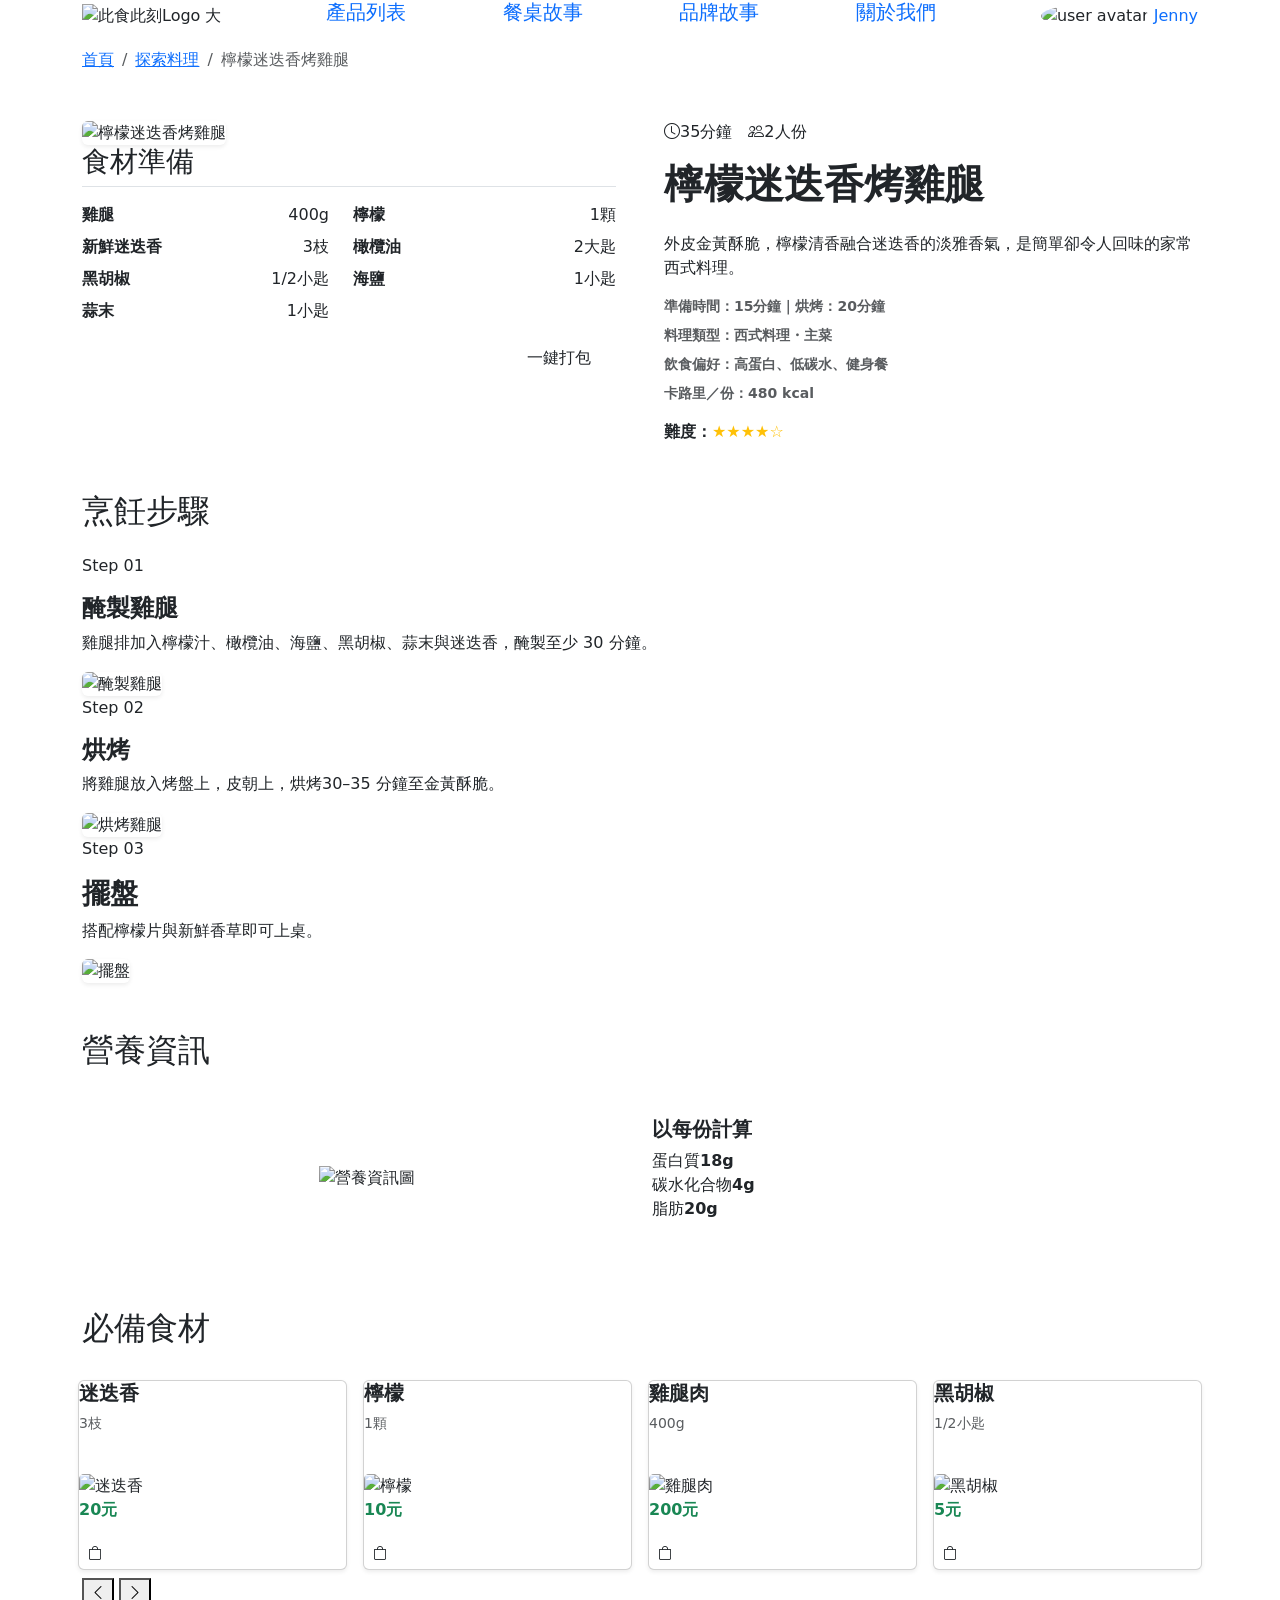
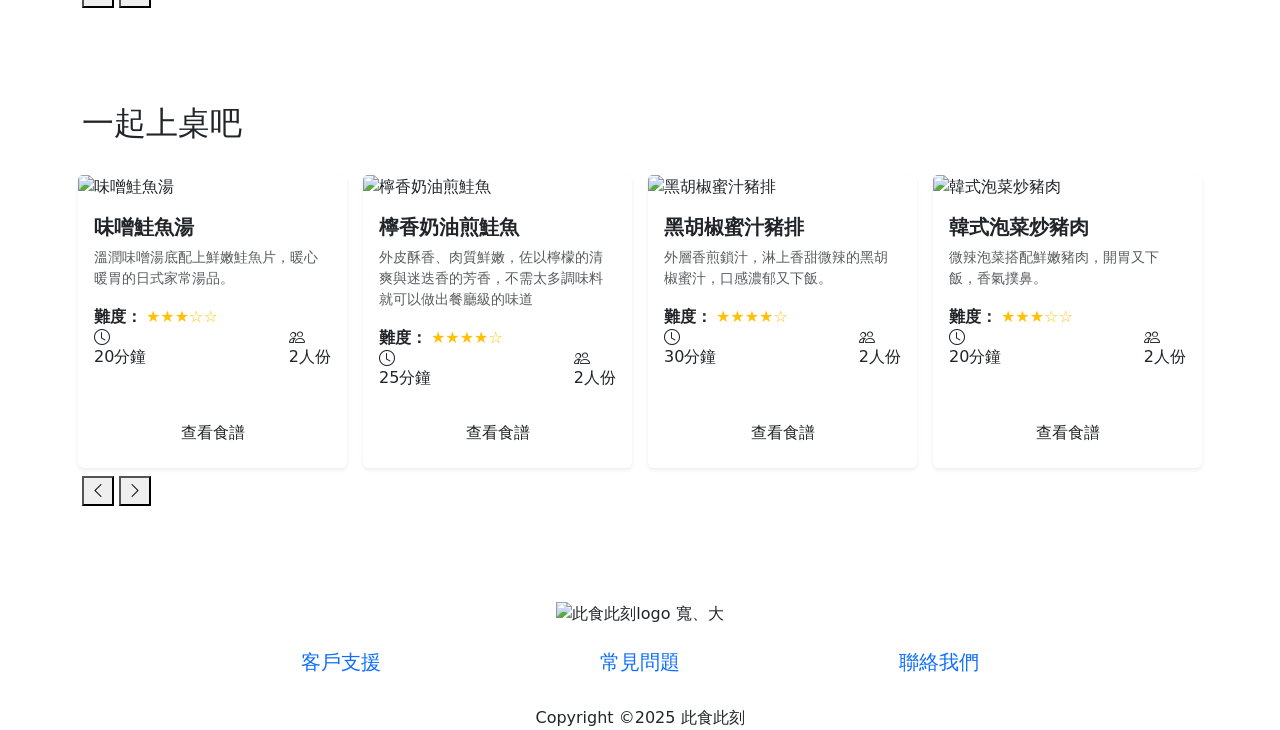
==== recipes.html @ dd4c8bea "Updates" ====
<!DOCTYPE html>
<html lang="en">

<head>
  <meta charset="UTF-8" />
  <meta name="viewport" content="width=device-width, initial-scale=1.0" />
  <link rel="icon" type="image/x-icon" href="/CookingMoment/favicon.ico" />
  <link href="https://cdn.jsdelivr.net/npm/bootstrap@5.3.3/dist/css/bootstrap.min.css" rel="stylesheet" />
  <link href="https://cdn.jsdelivr.net/npm/bootstrap-icons@1.11.3/font/bootstrap-icons.css" rel="stylesheet" />

  <title>Document</title>
  <script type="module" crossorigin src="/CookingMoment/assets/main-DMOTXLuE.js"></script>
  <link rel="stylesheet" crossorigin href="/CookingMoment/assets/main-Cwhdrubh.css">
</head>

<body>
  <!-- 1.引入 header -->
  <div class="header fixed-top">
  <div class="container position-relative">
    <div class="d-flex w-100 align-items-center justify-content-between">
      <!-- 左方logo -->
      <div>
        <a class="py-6 d-block d-md-none" href="#">
          <img src="/CookingMoment/assets/logo_small-dqC3dKT1.png" alt="此食此刻Logo 小" />
        </a>
        <a class="navbar-brand py-md-0 d-none d-md-block" href="#">
          <img src="/CookingMoment/assets/logo_big-CjHlcHsX.png" alt="此食此刻Logo 大" />
        </a>
      </div>

      <!-- 中間自適應的div -->
      <div class="flex-grow-1 mx-2 d-none d-md-block">
        <div class="">
          <ul
            class="list-unstyled d-flex justify-content-evenly h5 text-primary"
          >
            <li>
              <a class="text-decoration-none" href="#product_list">產品列表</a>
            </li>
            <li>
              <a class="text-decoration-none" href="#table_story">餐桌故事</a>
            </li>
            <li>品牌故事</li>
            <li>
              <a class="text-decoration-none" href="#about_us">關於我們</a>
            </li>
          </ul>
        </div>
      </div>

      <!-- 右側 購物車、人像、menu漢堡按鈕 -->
      <div class="d-flex align-items-center">
        <!-- 購物車 -->
        <div class="position-relative pt-3">
          <span class="icon-cart mx-7 pt-5 z-2"></span>
          <span
            class="position-absolute bg-Accent text-white cart-tag rounded-pill py-1 px-2"
            id="header-order-qty"
          >
            2
          </span>
        </div>

        <!-- 人像 & user alias-->
        <div
          class="mx-7 flex-row"
          id="header-login-status"
          data-logined="true"
          data-bs-target="#userOffCanvas"
          aria-controls="offcanvasNavbar"
          aria-label="Toggle navigation"
        >
          <div id="header-avatar" class="d-block">
            <img
              src="/CookingMoment/assets/avatar-1-cp2HwrEX.png"
              class="avatar rounded-circle"
              alt="user avatar"
            />
            <span class="fs-7 text-primary">Jenny</span>
          </div>
          <a
            href="#"
            class="Body2 text-secondary text-decoration-none d-none"
            id="header-toLogin"
            >會員登入</a
          >
        </div>

        <!-- menu 小版之下拉 功能清單 -->
        <div class="mx-7 d-block d-md-none">
          <button
            class="border-0"
            type="button"
            id="header-menu-btn"
            data-bs-toggle="dropdown"
          >
            <span class="icon-menu"></span>
          </button>
          <ul class="dropdown-menu dropdown-menu-end" id="header-menu-list">
            <li class="dropdown-item h5 text-primary" href="">
              <a class="text-decoration-none" href="#product_list">產品列表</a>
            </li>
            <li class="dropdown-item h5 text-primary" href="">
              <a class="text-decoration-none" href="#table_story">餐桌故事</a>
            </li>
            <li class="dropdown-item h5 text-primary" href="">品牌故事</li>
            <li class="dropdown-item h5 text-primary" href="">
              <a class="text-decoration-none" href="#about_us">關於我們</a>
            </li>
          </ul>
        </div>
      </div>
    </div>
  </div>
</div>

<!-- user profile  offcanvas  -->
<div
  class="offcanvas offcanvas-end"
  tabindex="-1"
  id="header-userOffCanvas"
  aria-labelledby="offcanvasNavbarLabel"
>
  <div class="p-10 d-flex justify-content-end">
    <button
      type="button"
      id="header-close-usercanvas"
      class="btn-close p-5 fs-8"
      data-bs-dismiss="offcanvas"
      aria-label="Close"
    ></button>
  </div>
  <div class="offcanvas-body p-7">
    <div class="d-flex mb-5">
      <img
        src="/CookingMoment/assets/avatar-1-cp2HwrEX.png"
        alt="user picture"
        class="d-block my-2 me-2 avatar border-1"
      />
      <div class="mb-10">
        <p class="fs-7 text-primary fw-bolder m-0">Jessica</p>
        <p class="fs-7 text-secondary">jenny@gamil.com</p>
      </div>
    </div>
    <div class="h5 text-primary">
      <div class="py-4">
        <span class="material-symbols-outlined align-bottom"> article </span>
        <span class="">訂單管理</span>
      </div>
      <div class="py-4">
        <span class="material-symbols-outlined align-bottom"> favorite </span>
        <span class="">我的收藏</span>
      </div>
      <div class="py-4">
        <span class="material-icons-outlined align-bottom"> settings </span>
        <span class="">帳號設定</span>
      </div>
    </div>
  </div>
  <div class="offcanvas-footer p-7">
    <div class="h5 py-4 text-primary">
      <a href="" class="text-decoration-none" id="user-logout">
        <span class="material-symbols-outlined"> logout </span>
        <spanfs-8>登出</spanfs-8>
      </a>
    </div>
  </div>
</div>

    <!-- 4. 記得包在 heading_top_offset -->
    <div class="heading_top_offset">
      <!-- 這裡撰寫 -->
      <main class="container cm-recipe-page py-5 mb-5">
        <!--Breadcrumb 導覽列-->
        <nav aria-label="breadcrumb" class="cm-breadcrumb mb-5">
          <ol class="breadcrumb">
            <li class="breadcrumb-item"><a href="../index.html">首頁</a></li>
            <li class="breadcrumb-item"><a href="../pages/recipes.html">探索料理</a></li>
            <li class="breadcrumb-item active" aria-current="page">檸檬迷迭香烤雞腿</li>
          </ol>
        </nav>
        <!--食譜標題與主圖-->
        <section class="cm-recipe-hero position-relative">
          <div class="cm-recipe-hero-bg"></div>
          <div class="row gx-lg-5 align-items-start">
            <!--左側主圖與食材卡-->
            <div class="col-lg-6 position-relative">
              <div class="cm-hero-img ">
                <img src="/CookingMoment/assets/chicken1-D4xXrs5G.png" alt="檸檬迷迭香烤雞腿" class="img-fluid rounded shadow-sm " />
              </div>
              <!--食材卡-->
              <div class="cm-ingredients-box">
                <div class="cm-ingredients-inner bg-white">
                  <h3 class="cm-section-title border-bottom pb-2 mb-3">食材準備</h3>
                  <div class="row g-2 cm-ingredients-list">
                    <div class="col-6 d-flex justify-content-between"><span class="fw-bold">雞腿</span><span
                        class="me-3">400g</span>
                    </div>
                    <div class="col-6 d-flex justify-content-between"><span class="fw-bold">檸檬</span><span>1顆</span>
                    </div>
                    <div class="col-6 d-flex justify-content-between"><span class="fw-bold">新鮮迷迭香</span><span
                        class="me-3">3枝</span>
                    </div>
                    <div class="col-6 d-flex justify-content-between"><span class="fw-bold">橄欖油</span><span>2大匙</span>
                    </div>
                    <div class="col-6 d-flex justify-content-between"><span class="fw-bold">黑胡椒</span><span
                        class="me-3">1/2小匙</span>
                    </div>
                    <div class="col-6 d-flex justify-content-between"><span class="fw-bold">海鹽</span><span>1小匙</span>
                    </div>
                    <div class="col-6 d-flex justify-content-between"><span class="fw-bold">蒜末</span><span
                        class="me-3">1小匙</span>
                    </div>
                  </div>
                  <div class="text-end mt-3">
                    <button class="btn cm-btn-accent px-4">一鍵打包</button>
                  </div>
                </div>
              </div>
            </div>
            <!--右側食譜資訊-->
            <div class="col-lg-6">
              <div class="d-flex gap-3 mb-3">
                <span class="cm-tag"><i class="bi bi-clock"></i>35分鐘</span>
                <span class="cm-tag"><i class="bi bi-people"></i>2人份</span>
              </div>
              <h1 class="fw-bold mb-4">檸檬迷迭香烤雞腿</h1>
              <p class="mb-20 cm-p">外皮金黃酥脆，檸檬清香融合迷迭香的淡雅香氣，是簡單卻令人回味的家常西式料理。</p>
              <ul class="list-unstyled small text-muted mb-3">
                <li class="fw-bold mb-2">準備時間：15分鐘｜烘烤：20分鐘</li>
                <li class="fw-bold mb-2">料理類型：西式料理・主菜</li>
                <li class="fw-bold mb-2">飲食偏好：高蛋白、低碳水、健身餐</li>
                <li class="fw-bold mb-2">卡路里／份：480 kcal</li>
              </ul>
              <div class="cm-rating">
                <span class="fw-bold">難度：</span><span class="text-warning">★★★★☆</span>
              </div>
            </div>
          </div>
        </section>
        <!--烹飪步驟-->
        <section class="cm-steps mt-5">
          <h2 class="cm-section-title mb-4">烹飪步驟</h2>
          <div class="cm-step-card">
            <div class="cm-step-text">
              <div class="cm-step-header mb-3">
                <span class="cm-step-label">Step</span>
                <span class="cm-step-number-outline">01</span>
              </div>
              <h4 class="fw-bold">醃製雞腿</h4>
              <p>雞腿排加入檸檬汁、橄欖油、海鹽、黑胡椒、蒜末與迷迭香，醃製至少 30 分鐘。</p>
            </div>
            <img src="/CookingMoment/assets/chicken2-D18qksVQ.png" class="rounded shadow-sm" alt="醃製雞腿">
          </div>
          <!--Step02-->
          <div class="cm-step-card">
            <div class="cm-step-text">
              <div class="cm-step-header mb-3">
                <span class="cm-step-label">Step</span>
                <span class="cm-step-number-outline">02</span>
              </div>
              <h4 class="fw-bold">烘烤</h4>
              <p>將雞腿放入烤盤上，皮朝上，烘烤30–35 分鐘至金黃酥脆。</p>
            </div>
            <img src="/CookingMoment/assets/chicken3-8pTEzNbW.png" class="rounded shadow-sm" alt="烘烤雞腿">
          </div>
          <!--Step03-->
          <div class="cm-step-card">
            <div class="cm-step-text">
              <div class="cm-step-header mb-3">
                <span class="cm-step-label">Step</span>
                <span class="cm-step-number-outline">03</span>
              </div>
              <h3 class="fw-bold">擺盤</h3>
              <p>搭配檸檬片與新鮮香草即可上桌。</p>
            </div>
            <img src="/CookingMoment/assets/chicken4-Ywue4N_y.png" class="rounded shadow-sm" alt="擺盤">
          </div>
        </section>
        <!--營養資訊-->
        <section class="cm-nutrition mt-5">
          <h2 class="cm-section-title mb-4">營養資訊</h2>
          <div class="row align-items-center gy-4 cm-nutrition-card p-4">
            <div class="col-md-6 text-center">
              <img src="/CookingMoment/assets/nutrition-chart-B5NNw9ql.png" alt="營養資訊圖" class="img-fluid cm-nutrition-img">
            </div>
            <div class="col-md-6">
              <h5 class="fw-bold cm-nutrition-subtitle">以每份計算</h5>
              <ul class="list-unstyled cm-nutrition-list">
                <li><span class="dot protein"></span>蛋白質<strong>18g</strong></li>
                <li><span class="dot carb"></span>碳水化合物<strong>4g</strong></li>
                <li><span class="dot fat"></span>脂肪<strong>20g</strong></li>
              </ul>
            </div>
          </div>
        </section>
        <!--必備食材-->
        <section class="cm-ingredients-carousel py-5 position-relative">
          <h2 class="cm-section-title mb-4">必備食材</h2>
          <div class="row flex-nowrap overflow-auto cm-carousel">
            <!--單一食物卡片-->
            <div class="col-10 col-sm-6 col-md-3 cm-card p-2">
              <div class="card shadow-sm border-1 h-100">
                <div class="cm-card-header">
                  <h5 class="fw-bold mb-2">迷迭香</h5>
                  <p class="small text-muted mt-1">3枝</p>
                  <span class="badge rounded-pill cm-tag-outline">辛香料</span>
                </div>
                <div class="cm-card-img-wrapper">
                  <img src="/CookingMoment/assets/rosemary-C9PGG9lt.png" class="card-img-top" alt="迷迭香" />
                </div>
                <div class="cm-card-footer">
                  <p class="fw-bold text-success">20元</p>
                  <button class="btn cm-btn-accent btn-sm"><i class="bi bi-bag"></i></button>
                </div>
              </div>
            </div>
            <!--檸檬卡片-->
            <div class="col-10 col-sm-6 col-md-3 cm-card p-2">
              <div class="card shadow-sm border-1 h-100">
                <div class="cm-card-header">
                  <h5 class="fw-bold mb-2">檸檬</h5>
                  <p class="small text-muted mt-1">1顆</p>
                  <span class="badge rounded-pill cm-tag-outline">蔬果</span>
                </div>
                <div class="cm-card-img-wrapper">
                  <img src="/CookingMoment/assets/lemon-DwpFYOO-.jpg" class="card-img-top" alt="檸檬" />
                </div>
                <div class="cm-card-footer">
                  <p class="fw-bold text-success">10元</p>
                  <button class="btn cm-btn-accent btn-sm"><i class="bi bi-bag"></i></button>
                </div>
              </div>
            </div>
            <!--雞腿卡片-->
            <div class="col-10 col-sm-6 col-md-3 cm-card p-2">
              <div class="card shadow-sm border-1 h-100">
                <div class="cm-card-header">
                  <h5 class="fw-bold mb-2">雞腿肉</h5>
                  <p class="small text-muted mt-1">400g</p>
                  <span class="badge rounded-pill cm-tag-outline">肉類</span>
                </div>
                <div class="cm-card-img-wrapper">
                  <img src="/CookingMoment/assets/drumstick-m3VpbABn.png" class="card-img-top" alt="雞腿肉" />
                </div>
                <div class="cm-card-footer">
                  <p class="fw-bold text-success">200元</p>
                  <button class="btn cm-btn-accent btn-sm"><i class="bi bi-bag"></i></button>
                </div>
              </div>
            </div>
            <!--黑胡椒卡片-->
            <div class="col-10 col-sm-6 col-md-3 cm-card p-2">
              <div class="card shadow-sm border-1 h-100">
                <div class="cm-card-header">
                  <h5 class="fw-bold mb-2">黑胡椒</h5>
                  <p class="small text-muted mt-1">1/2小匙</p>
                  <span class="badge rounded-pill cm-tag-outline">辛香料</span>
                </div>
                <div class="cm-card-img-wrapper">
                  <img src="/CookingMoment/assets/blackpepper-PQcJy8ex.png" class="card-img-top" alt="黑胡椒" />
                </div>
                <div class="cm-card-footer">
                  <p class="fw-bold text-success">5元</p>
                  <button class="btn cm-btn-accent btn-sm"><i class="bi bi-bag"></i></button>
                </div>
              </div>
            </div>
          </div>
          <div class="cm-carousel-arrows">
            <button class="cm-carousel-btn prev"><i class="bi bi-chevron-left"></i></button>
            <button class="cm-carousel-btn next"><i class="bi-chevron-right"></i></button>
          </div>
        </section>
        <!--一起上桌吧-->
        <section class="cm-recommend mt-5 position-relative cm-recipes-carousel">
          <h2 class="cm-section-title mb-4">一起上桌吧</h2>

          <div class="row flex-nowrap overflow-auto cm-carousel" id="recommendCarousel">
            <!--卡片1-->
            <div class="col-10 col-sm-6 col-md-3   cm-card p-2 cm-recipe-card">
              <div class="card  h-100 shadow-sm border-0">
                <img src="/CookingMoment/assets/recipe4-CucbZPbE.jpg" class="card-img-top" alt="味噌鮭魚湯" />
                <div class="card-body d-flex flex-column justify-content-between">
                  <div>
                    <h5 class="fw-bold">味噌鮭魚湯</h5>
                    <p class="small text-muted">溫潤味噌湯底配上鮮嫩鮭魚片，暖心暖胃的日式家常湯品。</p>
                    <div><span class="fw-semibold me-1 mb-1">難度：</span><span class="text-warning">★★★☆☆</span></div>
                    <div class="d-flex justify-content-between  mb-2 cm-meta">
                      <span><i class="bi bi-clock me-1 d-flex "></i>20分鐘</span>
                      <span><i class="bi bi-people me-1 d-flex"></i>2人份</span>
                    </div>
                  </div>
                  <button class="btn cm-btn-accent w-100 mt-3">查看食譜</button>
                </div>
              </div>
            </div>
            <!--卡片2-->
            <div class="col-10 col-sm-6 col-md-3 cm-card p-2 cm-recipe-card">
              <div class="card h-100 shadow-sm border-0">
                <img src="/CookingMoment/assets/salmon-8CXW0oAb.jpg" class="card-img-top" alt="檸香奶油煎鮭魚" />
                <div class="card-body d-flex flex-column justify-content-between">
                  <div>
                    <h5 class="fw-bold">檸香奶油煎鮭魚</h5>
                    <p class="small text-muted">外皮酥香、肉質鮮嫩，佐以檸檬的清爽與迷迭香的芳香，不需太多調味料就可以做出餐廳級的味道</p>
                    <div><span class="fw-semibold me-1 mb-1">難度：</span><span class="text-warning">★★★★☆</span></div>
                    <div class="d-flex justify-content-between  mb-2 cm-meta">
                      <span><i class="bi bi-clock me-1 d-flex"></i>25分鐘</span>
                      <span><i class="bi bi-people me-1 d-flex"></i>2人份</span>
                    </div>
                  </div>
                  <button class="btn cm-btn-accent w-100 mt-3">查看食譜</button>
                </div>
              </div>
            </div>
            <!--卡片3-->
            <div class="col-10 col-sm-6 col-md-3 cm-card p-2 cm-recipe-card">
              <div class="card h-100 shadow-sm border-0">
                <img src="/CookingMoment/assets/recipe2-hFwazZKW.jpg" class="card-img-top" alt="黑胡椒蜜汁豬排" />
                <div class="card-body d-flex flex-column justify-content-between">
                  <div>
                    <h5 class="fw-bold">黑胡椒蜜汁豬排</h5>
                    <p class="small text-muted">外層香煎鎖汁，淋上香甜微辣的黑胡椒蜜汁，口感濃郁又下飯。</p>
                    <div><span class="fw-semibold me-1 mb-1">難度：</span><span class="text-warning">★★★★☆</span></div>
                    <div class="d-flex justify-content-between mb-2 cm-meta">
                      <span><i class="bi bi-clock me-1 d-flex"></i>30分鐘</span>
                      <span><i class="bi bi-people me-1 d-flex"></i>2人份</span>
                    </div>
                  </div>
                  <button class="btn cm-btn-accent w-100 mt-3">查看食譜</button>
                </div>
              </div>
            </div>
            <!--卡片4-->
            <div class="col-10 col-sm-6 col-md-3 cm-card p-2 cm-recipe-card">
              <div class="card h-100 shadow-sm border-0">
                <img src="/CookingMoment/assets/recipe7-B44ZlB5K.jpg" class="card-img-top" alt="韓式泡菜炒豬肉" />
                <div class="card-body d-flex flex-column justify-content-between">
                  <div>
                    <h5 class="fw-bold">韓式泡菜炒豬肉</h5>
                    <p class="small text-muted">微辣泡菜搭配鮮嫩豬肉，開胃又下飯，香氣撲鼻。</p>
                    <div><span class="fw-semibold me-1 mb-1">難度：</span><span class="text-warning ">★★★☆☆</span>
                    </div>
                    <div class="d-flex justify-content-between cm-meta mb-2 align-items-end">
                      <span><i class="bi bi-clock me-1 d-flex"></i>20分鐘</span>
                      <span><i class="bi bi-people me-1 d-flex"></i>2人份</span>
                    </div>
                  </div>
                  <button class="btn cm-btn-accent w-100 mt-3">查看食譜</button>
                </div>
              </div>
            </div>
          </div>
          <div class="cm-carousel-arrows">
            <button class="cm-carousel-btn prev"><i class="bi bi-chevron-left"></i></button>
            <button class="cm-carousel-btn next"><i class="bi bi-chevron-right"></i></button>
          </div>
        </section>



      </main>
    </div>
    <!-- 2.引入 footer -->
    <div class="w-100 pt-18 pt-md-16 pb-8 bg-footer">
  <div class="container pt-0 pt-md-8 d-flex flex-column align-content-center">
    <!-- foot image 區 -->
    <div class="d-flex justify-content-center mb-7 mb-md-20">
      <img
        src="/CookingMoment/assets/logo_wide_small-DXH2n8rT.png"
        alt="此食此刻logo 寬、小"
        class="d-block d-md-none"
      />
      <img
        src="/CookingMoment/assets/logo_wide_small-DXH2n8rT.png"
        alt="此食此刻logo 寬、大"
        class="d-none d-md-block"
      />
    </div>
    <!-- foot menu 區 -->
    <div class="d-block py-4 footer-area">
      <ul
        class="footer-menu list-unstyled d-flex justify-content-evenly h5 text-primary"
      >
        <li class="mb-10 mb-md-0">客戶支援</li>
        <li class="mb-10 mb-md-0">常見問題</li>
        <li>聯絡我們</li>
      </ul>
    </div>
    <!-- footer trad mark -->
    <span class="Body2 text-text-grey m-auto">Copyright ©2025 此食此刻</span>
  </div>
</div>

      <!-- 3. link 必須的 javaScript檔案  -->
      <script src="../assets/js/recipe-detail.js"></script>
</body>

</html>
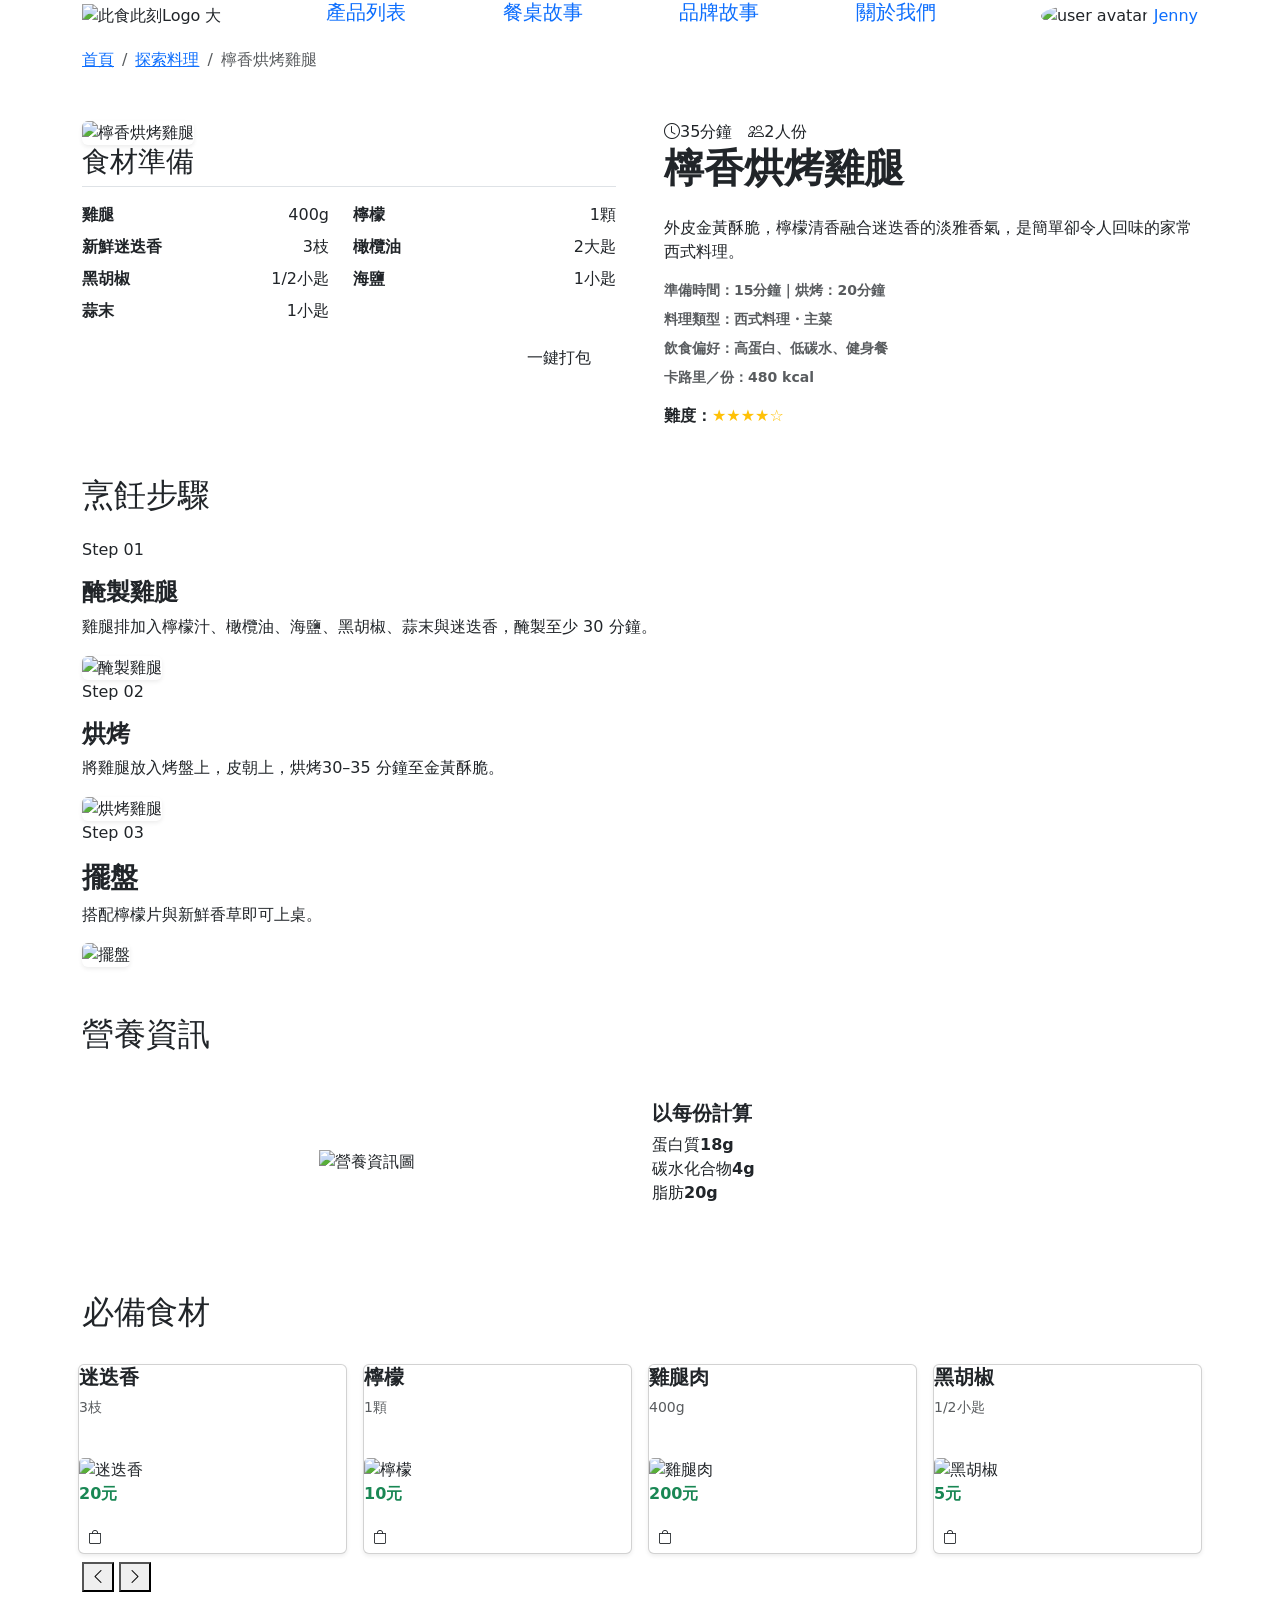
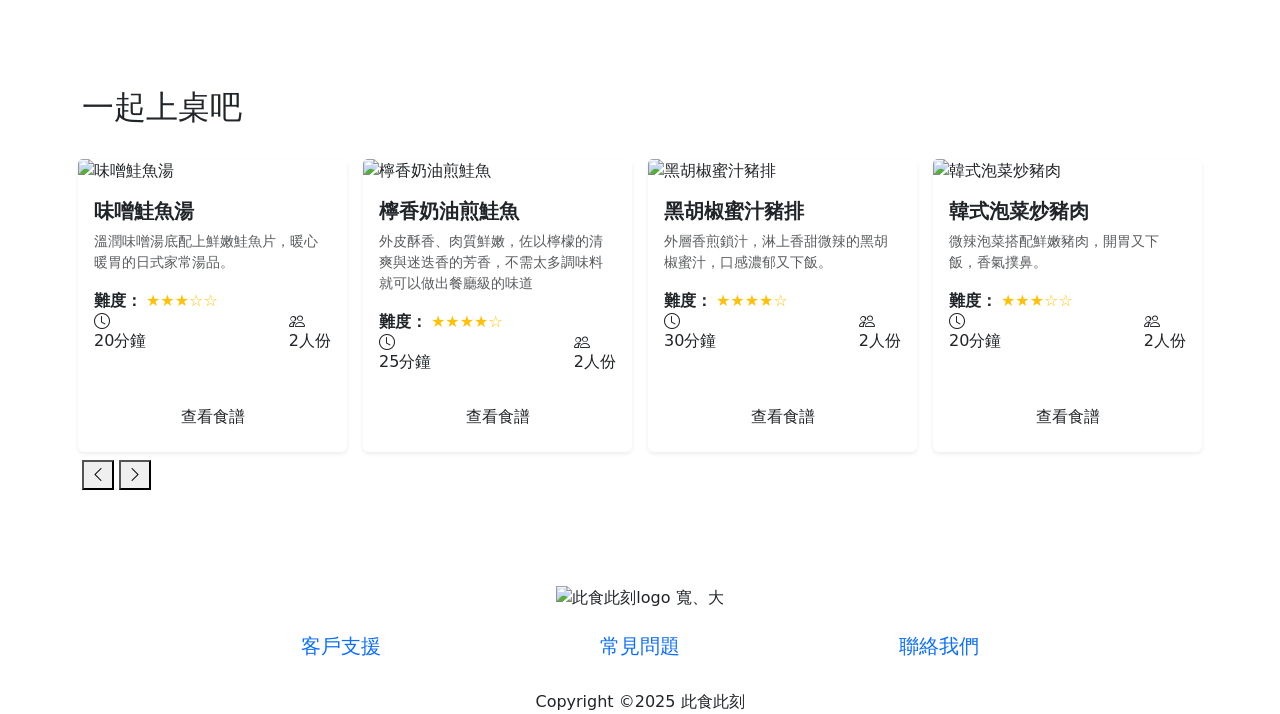
==== commit 69f2bede: "Updates" ====
--- a/recipes.html
+++ b/recipes.html
@@ -20,10 +20,11 @@
     <div class="d-flex w-100 align-items-center justify-content-between">
       <!-- 左方logo -->
       <div>
-        <a class="py-6 d-block d-md-none" href="#">
+        <a class="py-6 d-block d-md-none" href="https://jasmine-0311.github.io/CookingMoment/index.html">
           <img src="/CookingMoment/assets/logo_small-dqC3dKT1.png" alt="此食此刻Logo 小" />
         </a>
-        <a class="navbar-brand py-md-0 d-none d-md-block" href="#">
+        <a class="navbar-brand py-md-0 d-none d-md-block"
+          href="https://jasmine-0311.github.io/CookingMoment/index.html">
           <img src="/CookingMoment/assets/logo_big-CjHlcHsX.png" alt="此食此刻Logo 大" />
         </a>
       </div>
@@ -31,11 +32,9 @@
       <!-- 中間自適應的div -->
       <div class="flex-grow-1 mx-2 d-none d-md-block">
         <div class="">
-          <ul
-            class="list-unstyled d-flex justify-content-evenly h5 text-primary"
-          >
+          <ul class="list-unstyled d-flex justify-content-evenly h5 text-primary">
             <li>
-              <a class="text-decoration-none" href="#product_list">產品列表</a>
+              <a class="text-decoration-none" href="https://jasmine-0311.github.io/CookingMoment/products.html">產品列表</a>
             </li>
             <li>
               <a class="text-decoration-none" href="#table_story">餐桌故事</a>
@@ -52,53 +51,31 @@
       <div class="d-flex align-items-center">
         <!-- 購物車 -->
         <div class="position-relative pt-3">
-          <span class="icon-cart mx-7 pt-5 z-2"></span>
-          <span
-            class="position-absolute bg-Accent text-white cart-tag rounded-pill py-1 px-2"
-            id="header-order-qty"
-          >
-            2
-          </span>
+          <a href="https://jasmine-0311.github.io/CookingMoment/shoppingcart.html">
+            <span class="icon-cart mx-7 pt-5 z-2"></span>
+            <span class="position-absolute bg-Accent text-white cart-tag rounded-pill py-1 px-2" id="header-order-qty">
+              2
+            </span></a>
         </div>
 
         <!-- 人像 & user alias-->
-        <div
-          class="mx-7 flex-row"
-          id="header-login-status"
-          data-logined="true"
-          data-bs-target="#userOffCanvas"
-          aria-controls="offcanvasNavbar"
-          aria-label="Toggle navigation"
-        >
+        <div class="mx-7 flex-row" id="header-login-status" data-logined="true" data-bs-target="#userOffCanvas"
+          aria-controls="offcanvasNavbar" aria-label="Toggle navigation">
           <div id="header-avatar" class="d-block">
-            <img
-              src="/CookingMoment/assets/avatar-1-cp2HwrEX.png"
-              class="avatar rounded-circle"
-              alt="user avatar"
-            />
+            <img src="/CookingMoment/assets/avatar-1-cp2HwrEX.png" class="avatar rounded-circle" alt="user avatar" />
             <span class="fs-7 text-primary">Jenny</span>
           </div>
-          <a
-            href="#"
-            class="Body2 text-secondary text-decoration-none d-none"
-            id="header-toLogin"
-            >會員登入</a
-          >
+          <a href="#" class="Body2 text-secondary text-decoration-none d-none" id="header-toLogin">會員登入</a>
         </div>
 
         <!-- menu 小版之下拉 功能清單 -->
         <div class="mx-7 d-block d-md-none">
-          <button
-            class="border-0"
-            type="button"
-            id="header-menu-btn"
-            data-bs-toggle="dropdown"
-          >
+          <button class="border-0" type="button" id="header-menu-btn" data-bs-toggle="dropdown">
             <span class="icon-menu"></span>
           </button>
           <ul class="dropdown-menu dropdown-menu-end" id="header-menu-list">
             <li class="dropdown-item h5 text-primary" href="">
-              <a class="text-decoration-none" href="#product_list">產品列表</a>
+              <a class="text-decoration-none" href="https://jasmine-0311.github.io/CookingMoment/products.html">產品列表</a>
             </li>
             <li class="dropdown-item h5 text-primary" href="">
               <a class="text-decoration-none" href="#table_story">餐桌故事</a>
@@ -115,28 +92,14 @@
 </div>
 
 <!-- user profile  offcanvas  -->
-<div
-  class="offcanvas offcanvas-end"
-  tabindex="-1"
-  id="header-userOffCanvas"
-  aria-labelledby="offcanvasNavbarLabel"
->
+<div class="offcanvas offcanvas-end" tabindex="-1" id="header-userOffCanvas" aria-labelledby="offcanvasNavbarLabel">
   <div class="p-10 d-flex justify-content-end">
-    <button
-      type="button"
-      id="header-close-usercanvas"
-      class="btn-close p-5 fs-8"
-      data-bs-dismiss="offcanvas"
-      aria-label="Close"
-    ></button>
+    <button type="button" id="header-close-usercanvas" class="btn-close p-5 fs-8" data-bs-dismiss="offcanvas"
+      aria-label="Close"></button>
   </div>
   <div class="offcanvas-body p-7">
     <div class="d-flex mb-5">
-      <img
-        src="/CookingMoment/assets/avatar-1-cp2HwrEX.png"
-        alt="user picture"
-        class="d-block my-2 me-2 avatar border-1"
-      />
+      <img src="/CookingMoment/assets/avatar-1-cp2HwrEX.png" alt="user picture" class="d-block my-2 me-2 avatar border-1" />
       <div class="mb-10">
         <p class="fs-7 text-primary fw-bolder m-0">Jessica</p>
         <p class="fs-7 text-secondary">jenny@gamil.com</p>
@@ -166,7 +129,6 @@
     </div>
   </div>
 </div>
-
     <!-- 4. 記得包在 heading_top_offset -->
     <div class="heading_top_offset">
       <!-- 這裡撰寫 -->
@@ -174,9 +136,10 @@
         <!--Breadcrumb 導覽列-->
         <nav aria-label="breadcrumb" class="cm-breadcrumb mb-5">
           <ol class="breadcrumb">
-            <li class="breadcrumb-item"><a href="../index.html">首頁</a></li>
-            <li class="breadcrumb-item"><a href="../pages/recipes.html">探索料理</a></li>
-            <li class="breadcrumb-item active" aria-current="page">檸檬迷迭香烤雞腿</li>
+            <li class="breadcrumb-item"><a href="https://jasmine-0311.github.io/CookingMoment/index.html">首頁</a></li>
+            <li class="breadcrumb-item"><a href="https://jasmine-0311.github.io/CookingMoment/products.html">探索料理</a>
+            </li>
+            <li class="breadcrumb-item active" aria-current="page">檸香烘烤雞腿</li>
           </ol>
         </nav>
         <!--食譜標題與主圖-->
@@ -186,7 +149,7 @@
             <!--左側主圖與食材卡-->
             <div class="col-lg-6 position-relative">
               <div class="cm-hero-img ">
-                <img src="/CookingMoment/assets/chicken1-D4xXrs5G.png" alt="檸檬迷迭香烤雞腿" class="img-fluid rounded shadow-sm " />
+                <img src="/CookingMoment/assets/chicken1-D4xXrs5G.png" alt="檸香烘烤雞腿" class="img-fluid rounded shadow-sm " />
               </div>
               <!--食材卡-->
               <div class="cm-ingredients-box">
@@ -220,11 +183,11 @@
             </div>
             <!--右側食譜資訊-->
             <div class="col-lg-6">
-              <div class="d-flex gap-3 mb-3">
+              <div class="d-flex gap-3 Mb-md-18">
                 <span class="cm-tag"><i class="bi bi-clock"></i>35分鐘</span>
                 <span class="cm-tag"><i class="bi bi-people"></i>2人份</span>
               </div>
-              <h1 class="fw-bold mb-4">檸檬迷迭香烤雞腿</h1>
+              <h1 class="fw-bold mb-4">檸香烘烤雞腿</h1>
               <p class="mb-20 cm-p">外皮金黃酥脆，檸檬清香融合迷迭香的淡雅香氣，是簡單卻令人回味的家常西式料理。</p>
               <ul class="list-unstyled small text-muted mb-3">
                 <li class="fw-bold mb-2">準備時間：15分鐘｜烘烤：20分鐘</li>
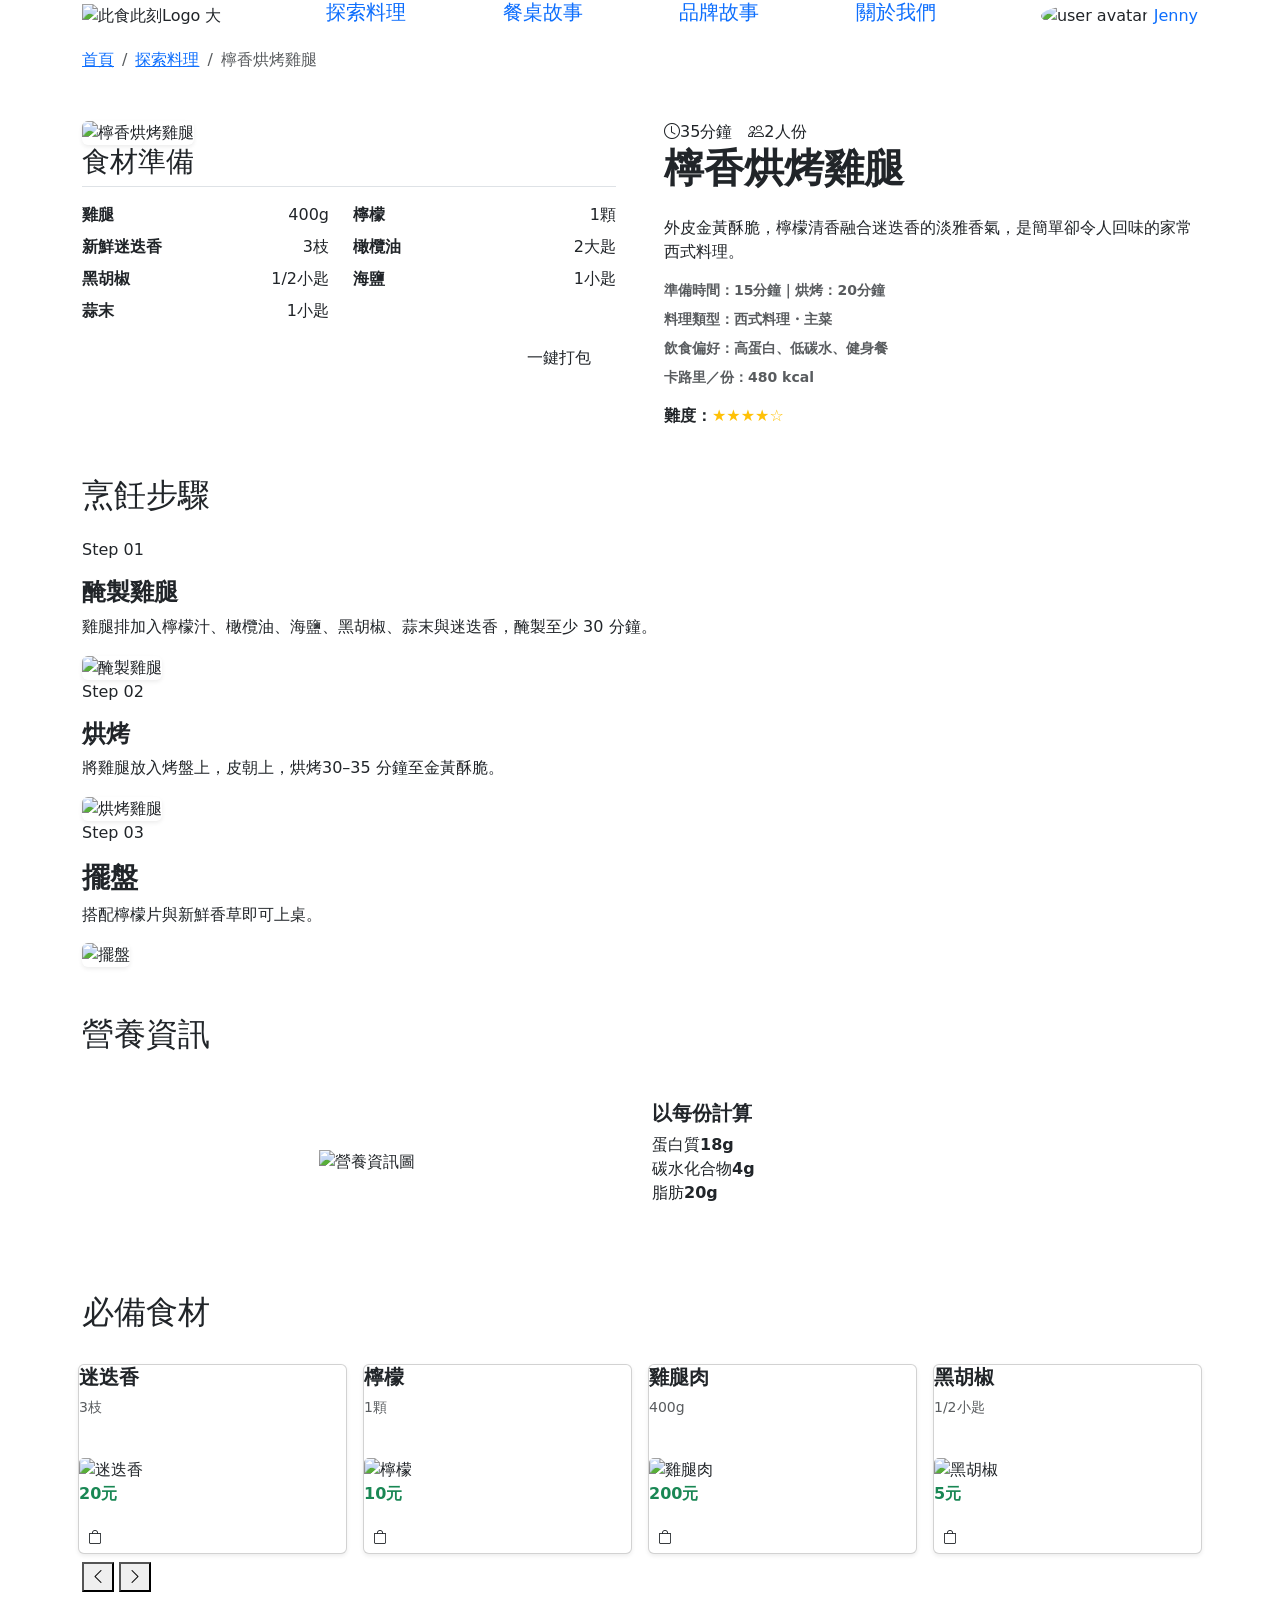
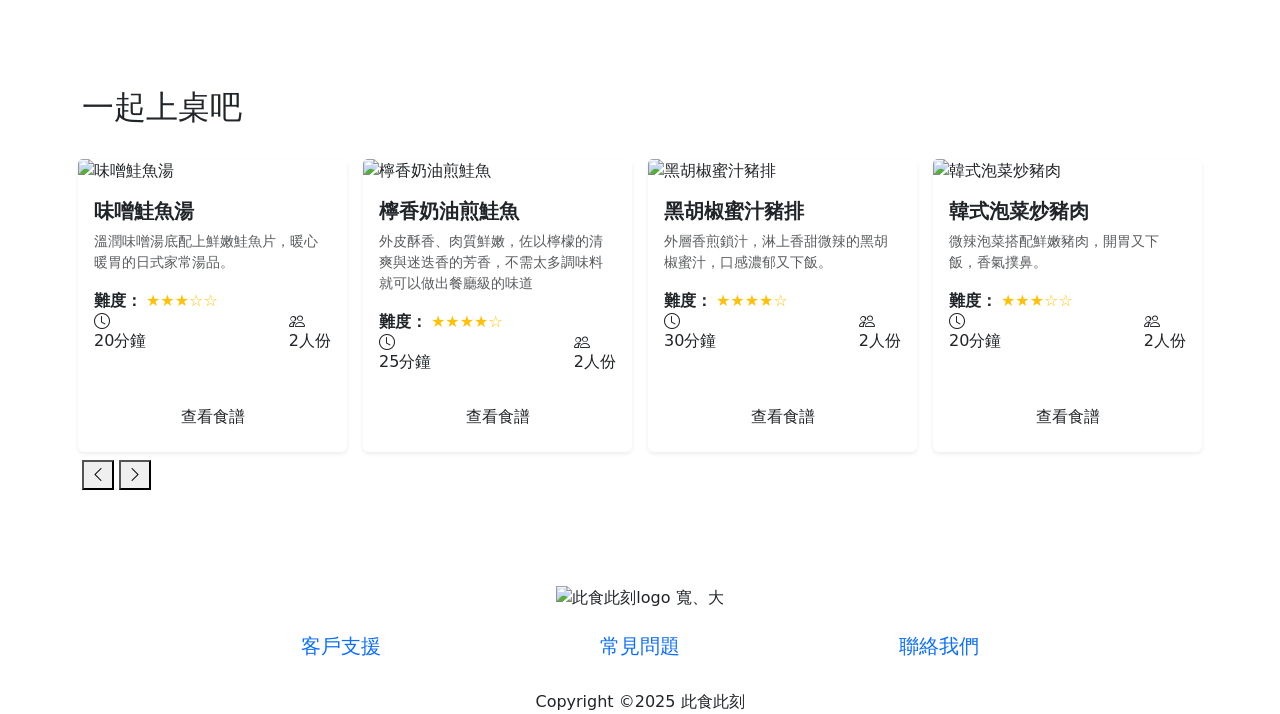
==== commit 5e3e41cf: "Updates" ====
--- a/recipes.html
+++ b/recipes.html
@@ -34,7 +34,7 @@
         <div class="">
           <ul class="list-unstyled d-flex justify-content-evenly h5 text-primary">
             <li>
-              <a class="text-decoration-none" href="https://jasmine-0311.github.io/CookingMoment/products.html">產品列表</a>
+              <a class="text-decoration-none" href="https://jasmine-0311.github.io/CookingMoment/products.html">探索料理</a>
             </li>
             <li>
               <a class="text-decoration-none" href="#table_story">餐桌故事</a>
@@ -75,7 +75,7 @@
           </button>
           <ul class="dropdown-menu dropdown-menu-end" id="header-menu-list">
             <li class="dropdown-item h5 text-primary" href="">
-              <a class="text-decoration-none" href="https://jasmine-0311.github.io/CookingMoment/products.html">產品列表</a>
+              <a class="text-decoration-none" href="https://jasmine-0311.github.io/CookingMoment/products.html">探索料理</a>
             </li>
             <li class="dropdown-item h5 text-primary" href="">
               <a class="text-decoration-none" href="#table_story">餐桌故事</a>
